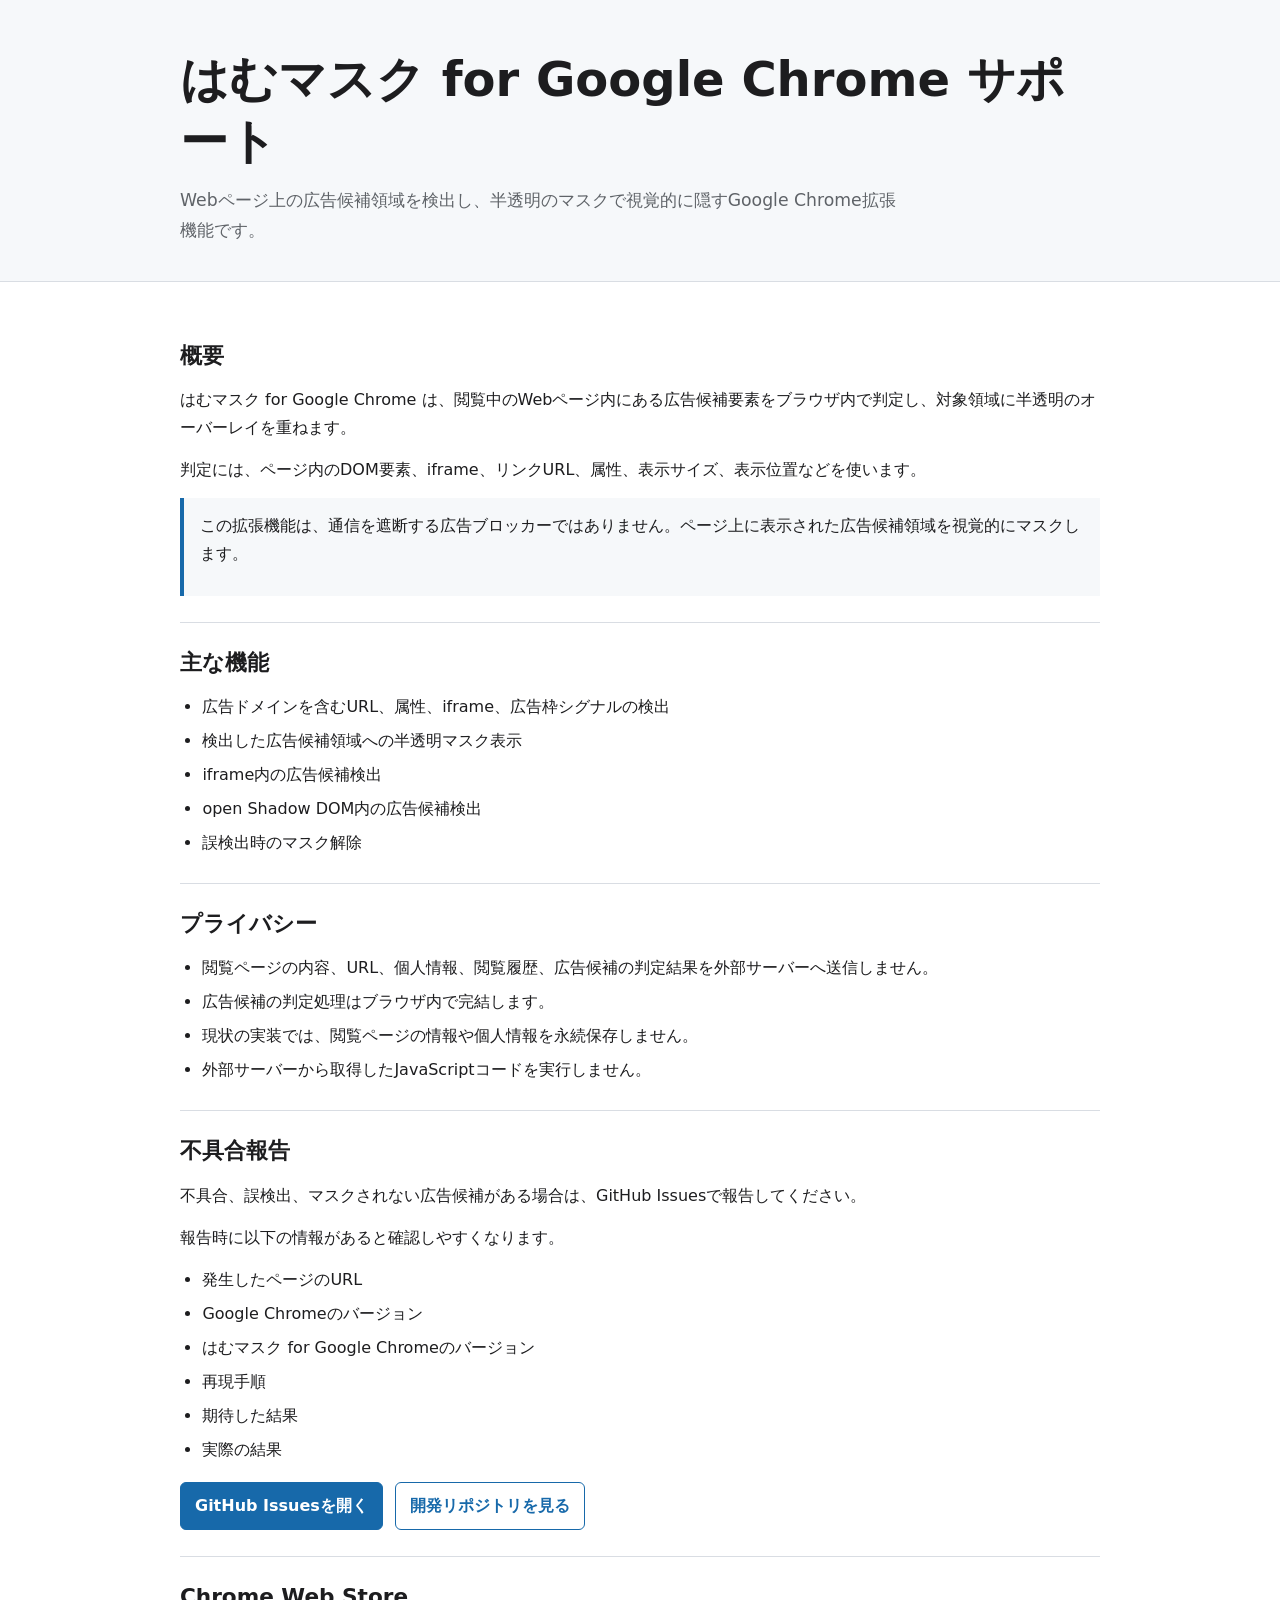
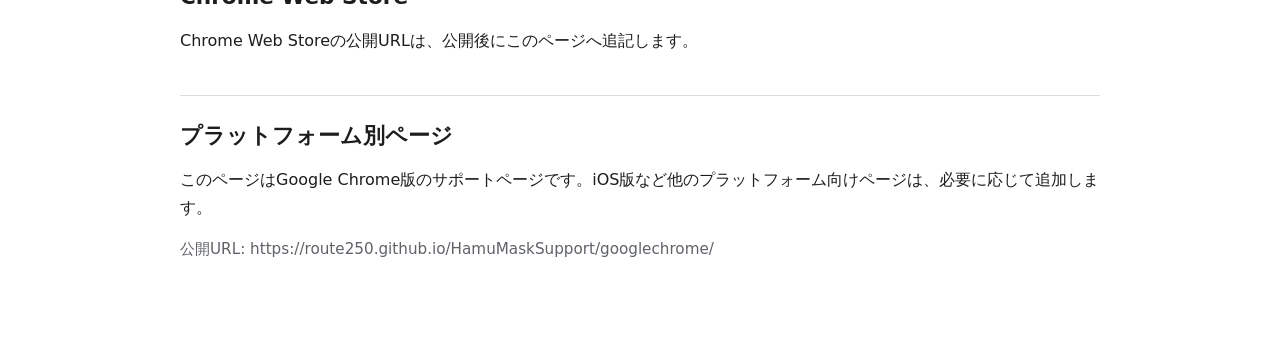
==== googlechrome/index.html @ 372d946e "Add Google Chrome support page" ====
<!doctype html>
<html lang="ja">
<head>
  <meta charset="utf-8">
  <meta name="viewport" content="width=device-width, initial-scale=1">
  <title>はむマスク for Google Chrome サポート</title>
  <meta name="description" content="はむマスク for Google Chrome のサポートページです。機能、プライバシー、不具合報告方法を掲載しています。">
  <style>
    :root {
      color-scheme: light;
      --text: #1d1d1f;
      --muted: #5f6368;
      --line: #d9dde3;
      --bg: #ffffff;
      --band: #f6f8fa;
      --accent: #1769aa;
      --accent-dark: #0f4f84;
    }

    * {
      box-sizing: border-box;
    }

    body {
      margin: 0;
      background: var(--bg);
      color: var(--text);
      font-family: system-ui, -apple-system, BlinkMacSystemFont, "Segoe UI", sans-serif;
      font-size: 16px;
      line-height: 1.75;
    }

    a {
      color: var(--accent);
      text-decoration-thickness: 0.08em;
      text-underline-offset: 0.18em;
    }

    a:hover {
      color: var(--accent-dark);
    }

    header {
      border-bottom: 1px solid var(--line);
      background: var(--band);
    }

    main,
    .header-inner {
      width: min(920px, calc(100% - 32px));
      margin: 0 auto;
    }

    .header-inner {
      padding: 48px 0 36px;
    }

    h1,
    h2 {
      line-height: 1.3;
      letter-spacing: 0;
    }

    h1 {
      margin: 0 0 12px;
      font-size: clamp(2rem, 5vw, 3rem);
    }

    h2 {
      margin: 0 0 16px;
      font-size: 1.35rem;
    }

    p {
      margin: 0 0 14px;
    }

    ul {
      margin: 0;
      padding-left: 1.4rem;
    }

    li + li {
      margin-top: 6px;
    }

    main {
      padding: 34px 0 56px;
    }

    section {
      padding: 26px 0;
      border-bottom: 1px solid var(--line);
    }

    section:last-child {
      border-bottom: 0;
    }

    .lead {
      max-width: 720px;
      margin: 0;
      color: var(--muted);
      font-size: 1.08rem;
    }

    .note {
      margin-top: 14px;
      padding: 14px 16px;
      border-left: 4px solid var(--accent);
      background: var(--band);
    }

    .button-row {
      display: flex;
      flex-wrap: wrap;
      gap: 12px;
      margin-top: 18px;
    }

    .button {
      display: inline-flex;
      align-items: center;
      min-height: 44px;
      padding: 9px 14px;
      border: 1px solid var(--accent);
      color: #ffffff;
      background: var(--accent);
      border-radius: 6px;
      text-decoration: none;
      font-weight: 600;
    }

    .button.secondary {
      color: var(--accent);
      background: transparent;
    }

    .meta {
      color: var(--muted);
      font-size: 0.95rem;
    }
  </style>
</head>
<body>
  <header>
    <div class="header-inner">
      <h1>はむマスク for Google Chrome サポート</h1>
      <p class="lead">Webページ上の広告候補領域を検出し、半透明のマスクで視覚的に隠すGoogle Chrome拡張機能です。</p>
    </div>
  </header>

  <main>
    <section aria-labelledby="overview">
      <h2 id="overview">概要</h2>
      <p>はむマスク for Google Chrome は、閲覧中のWebページ内にある広告候補要素をブラウザ内で判定し、対象領域に半透明のオーバーレイを重ねます。</p>
      <p>判定には、ページ内のDOM要素、iframe、リンクURL、属性、表示サイズ、表示位置などを使います。</p>
      <div class="note">
        <p>この拡張機能は、通信を遮断する広告ブロッカーではありません。ページ上に表示された広告候補領域を視覚的にマスクします。</p>
      </div>
    </section>

    <section aria-labelledby="features">
      <h2 id="features">主な機能</h2>
      <ul>
        <li>広告ドメインを含むURL、属性、iframe、広告枠シグナルの検出</li>
        <li>検出した広告候補領域への半透明マスク表示</li>
        <li>iframe内の広告候補検出</li>
        <li>open Shadow DOM内の広告候補検出</li>
        <li>誤検出時のマスク解除</li>
      </ul>
    </section>

    <section aria-labelledby="privacy">
      <h2 id="privacy">プライバシー</h2>
      <ul>
        <li>閲覧ページの内容、URL、個人情報、閲覧履歴、広告候補の判定結果を外部サーバーへ送信しません。</li>
        <li>広告候補の判定処理はブラウザ内で完結します。</li>
        <li>現状の実装では、閲覧ページの情報や個人情報を永続保存しません。</li>
        <li>外部サーバーから取得したJavaScriptコードを実行しません。</li>
      </ul>
    </section>

    <section aria-labelledby="support">
      <h2 id="support">不具合報告</h2>
      <p>不具合、誤検出、マスクされない広告候補がある場合は、GitHub Issuesで報告してください。</p>
      <p>報告時に以下の情報があると確認しやすくなります。</p>
      <ul>
        <li>発生したページのURL</li>
        <li>Google Chromeのバージョン</li>
        <li>はむマスク for Google Chromeのバージョン</li>
        <li>再現手順</li>
        <li>期待した結果</li>
        <li>実際の結果</li>
      </ul>
      <div class="button-row">
        <a class="button" href="https://github.com/route250/HamuMask-GoogleChrome/issues">GitHub Issuesを開く</a>
        <a class="button secondary" href="https://github.com/route250/HamuMask-GoogleChrome">開発リポジトリを見る</a>
      </div>
    </section>

    <section aria-labelledby="store">
      <h2 id="store">Chrome Web Store</h2>
      <p>Chrome Web Storeの公開URLは、公開後にこのページへ追記します。</p>
    </section>

    <section aria-labelledby="platforms">
      <h2 id="platforms">プラットフォーム別ページ</h2>
      <p>このページはGoogle Chrome版のサポートページです。iOS版など他のプラットフォーム向けページは、必要に応じて追加します。</p>
      <p class="meta">公開URL: https://route250.github.io/HamuMaskSupport/googlechrome/</p>
    </section>
  </main>
</body>
</html>
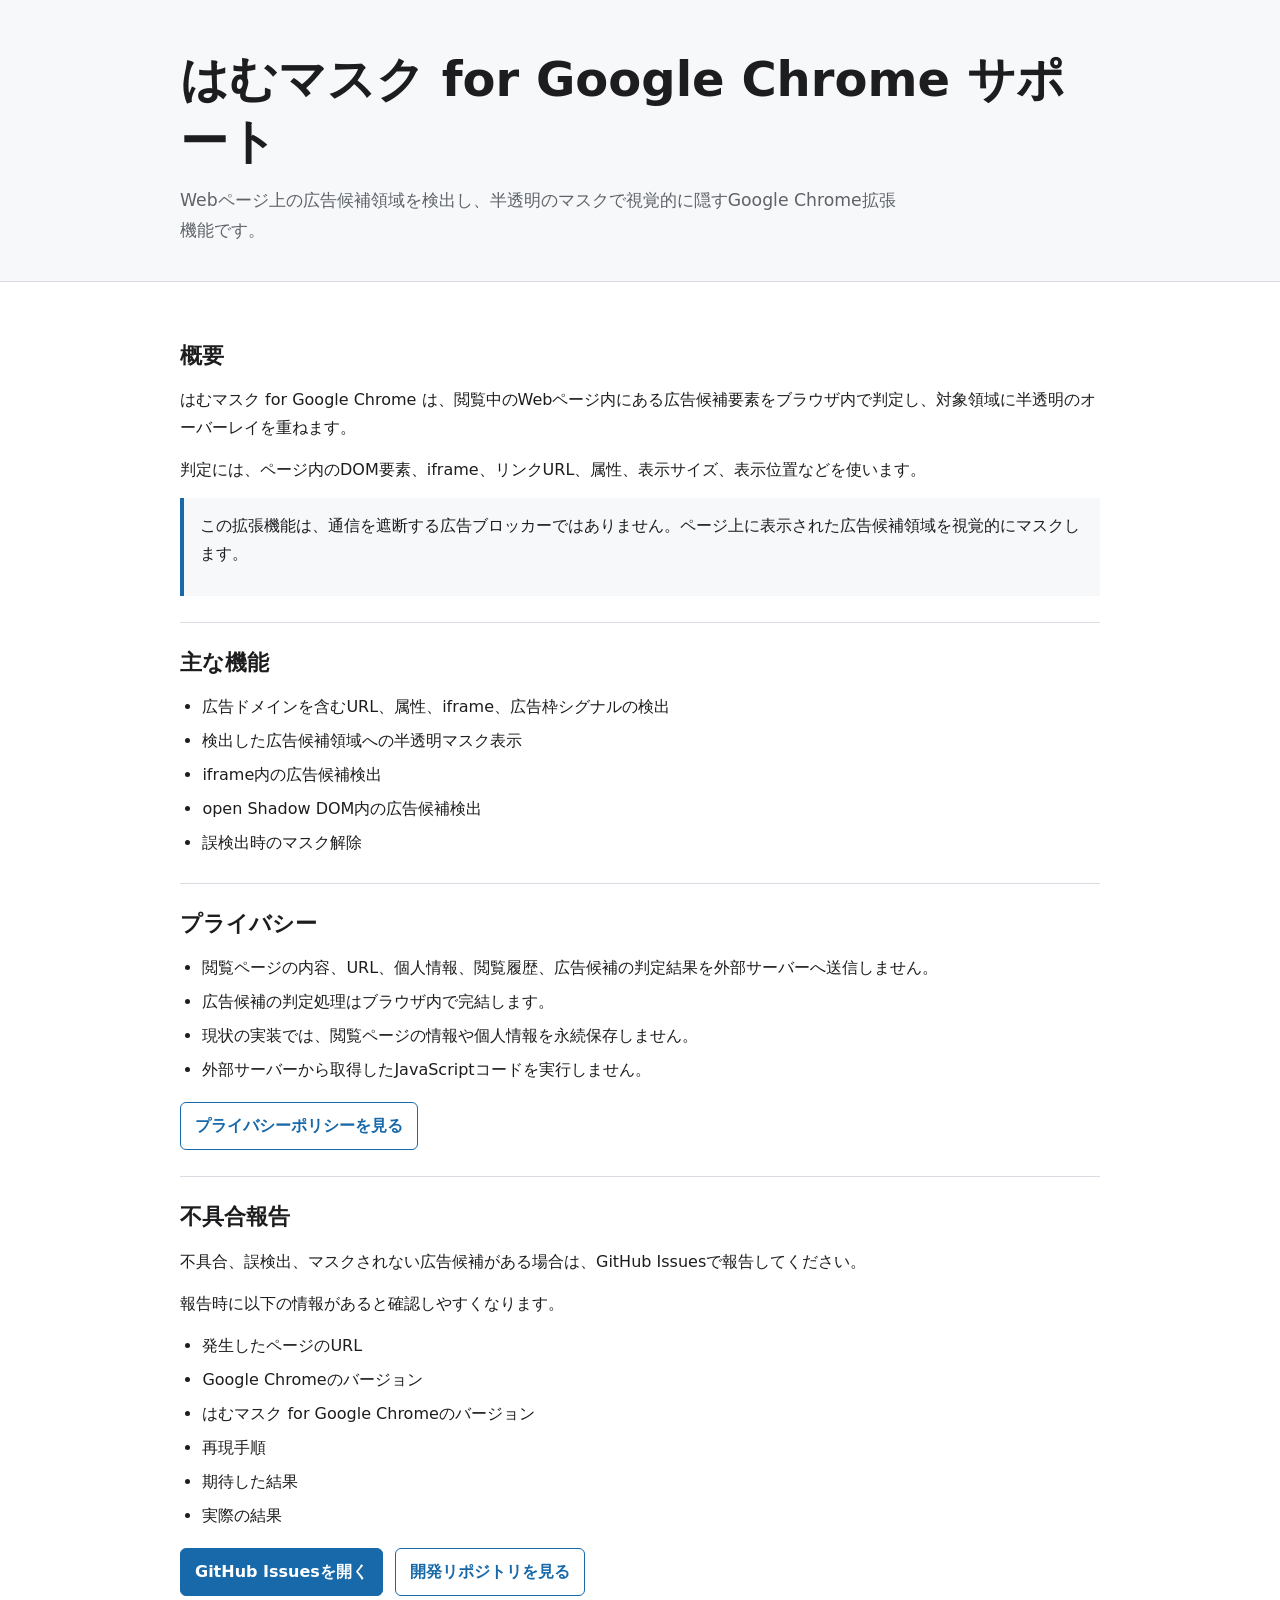
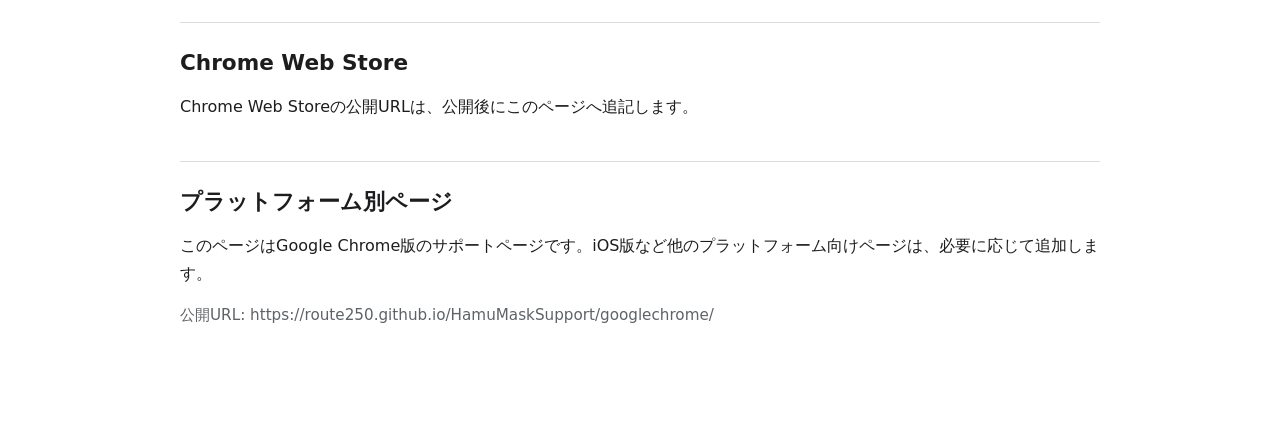
==== commit 64ecd2af: "Add Google Chrome privacy policy page" ====
--- a/googlechrome/index.html
+++ b/googlechrome/index.html
@@ -179,6 +179,9 @@
         <li>現状の実装では、閲覧ページの情報や個人情報を永続保存しません。</li>
         <li>外部サーバーから取得したJavaScriptコードを実行しません。</li>
       </ul>
+      <div class="button-row">
+        <a class="button secondary" href="./privacy/">プライバシーポリシーを見る</a>
+      </div>
     </section>
 
     <section aria-labelledby="support">
